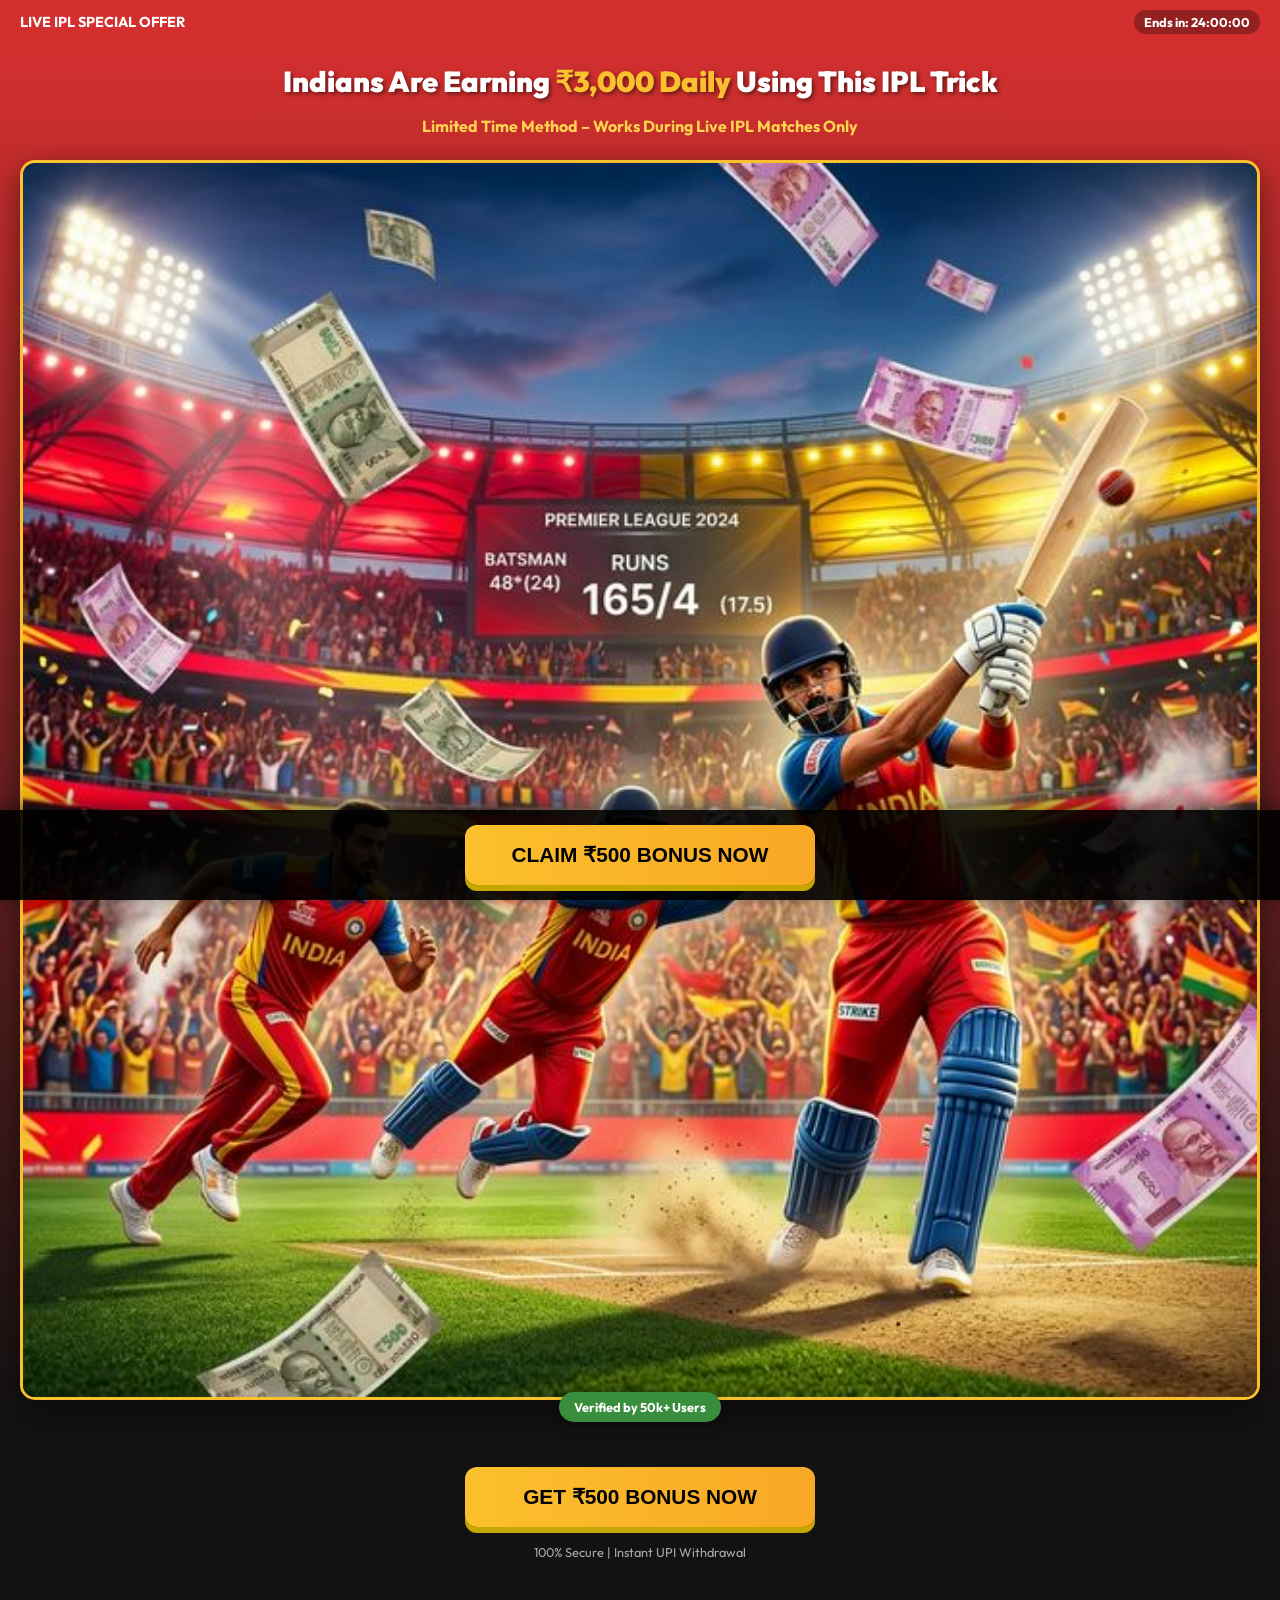
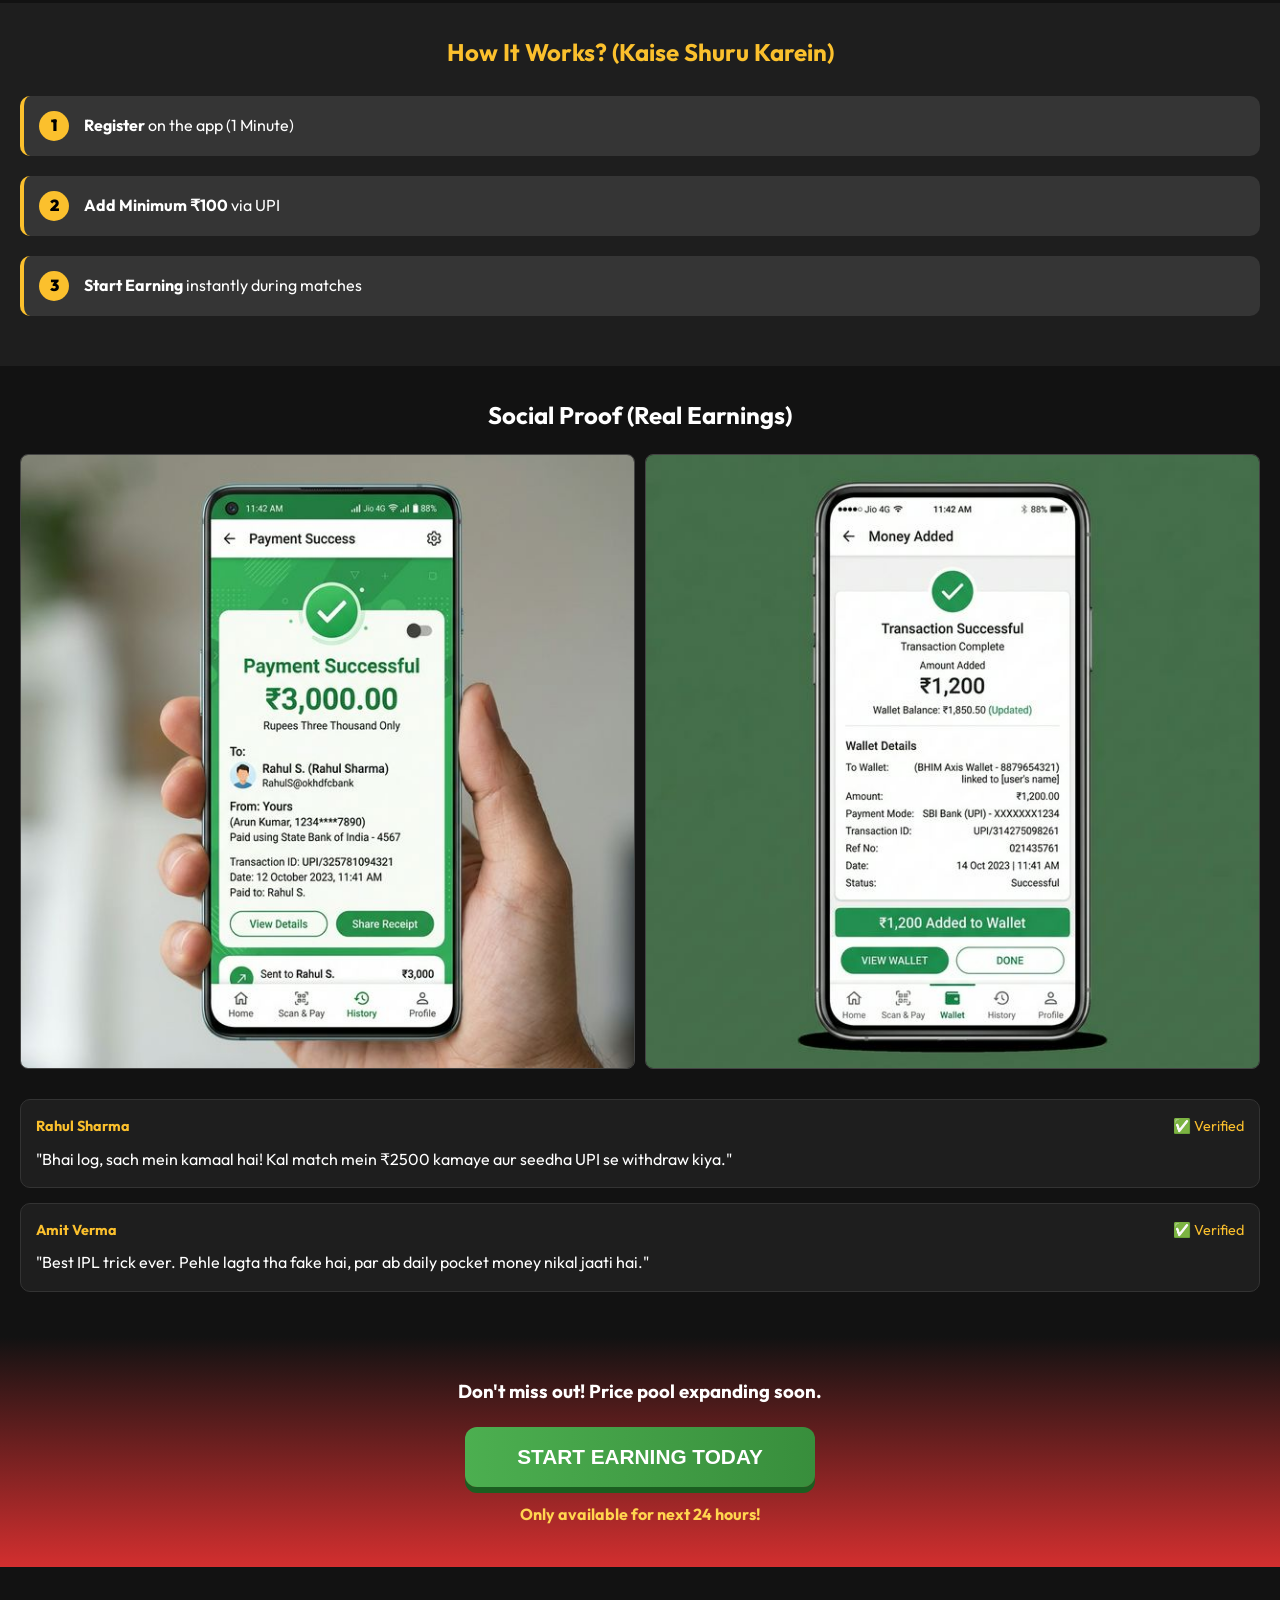
==== index.html @ 11270de0 "Initial commit: IPL betting pre-lander and bridge page" ====
<!DOCTYPE html>
<html lang="hi-IN">
<head>
    <meta charset="UTF-8">
    <meta name="viewport" content="width=device-width, initial-scale=1.0, maximum-scale=1.0, user-scalable=no">
    <title>Earn ₹3,000 Daily - IPL Official Trick</title>
    <link rel="stylesheet" href="style.css">
    <link rel="preconnect" href="https://fonts.googleapis.com">
    <link rel="preconnect" href="https://fonts.gstatic.com" crossorigin>
    <link href="https://fonts.googleapis.com/css2?family=Outfit:wght@400;700;900&display=swap" rel="stylesheet">
</head>
<body>

    <header class="top-bar">
        <span>LIVE IPL SPECIAL OFFER</span>
        <div class="timer-container">
            Ends in: <span id="countdown">23:59:59</span>
        </div>
    </header>

    <main>
        <section class="hero">
            <h1 class="headline">Indians Are Earning <span class="highlight">₹3,000 Daily</span> Using This IPL Trick</h1>
            <p class="subheadline">Limited Time Method – Works During Live IPL Matches Only</p>
            <div class="hero-image-container">
                <img src="assets/hero.png" alt="IPL Earning" class="hero-img">
                <div class="badge">Verified by 50k+ Users</div>
            </div>
        </section>

        <section class="cta-section">
            <button class="cta-btn primary pulse" onclick="window.location.href='quiz.html'">Get ₹500 Bonus Now</button>
            <p class="trust-text">100% Secure | Instant UPI Withdrawal</p>
        </section>

        <section class="how-it-works">
            <h2>How It Works? (Kaise Shuru Karein)</h2>
            <div class="steps">
                <div class="step">
                    <div class="step-num">1</div>
                    <p><strong>Register</strong> on the app (1 Minute)</p>
                </div>
                <div class="step">
                    <div class="step-num">2</div>
                    <p><strong>Add Minimum ₹100</strong> via UPI</p>
                </div>
                <div class="step">
                    <div class="step-num">3</div>
                    <p><strong>Start Earning</strong> instantly during matches</p>
                </div>
            </div>
        </section>

        <section class="proof-section">
            <h2>Social Proof (Real Earnings)</h2>
            <div class="proof-grid">
                <img src="assets/upi_proof_3000.png" alt="UPI Proof ₹3000" class="proof-img">
                <img src="assets/upi_proof_1200.png" alt="UPI Proof ₹1200" class="proof-img">
            </div>
            
            <div class="testimonials">
                <div class="testimonial">
                    <div class="user-info">
                        <strong>Rahul Sharma</strong> <span>✅ Verified</span>
                    </div>
                    <p>"Bhai log, sach mein kamaal hai! Kal match mein ₹2500 kamaye aur seedha UPI se withdraw kiya."</p>
                </div>
                <div class="testimonial">
                    <div class="user-info">
                        <strong>Amit Verma</strong> <span>✅ Verified</span>
                    </div>
                    <p>"Best IPL trick ever. Pehle lagta tha fake hai, par ab daily pocket money nikal jaati hai."</p>
                </div>
            </div>
        </section>

        <section class="final-cta">
            <h3>Don't miss out! Price pool expanding soon.</h3>
            <button class="cta-btn secondary" onclick="window.location.href='quiz.html'">Start Earning Today</button>
            <p class="urgency-text">Only available for next 24 hours!</p>
        </section>
    </main>

    <footer class="sticky-cta">
        <button class="cta-btn primary animate-shake" onclick="window.location.href='quiz.html'">CLAIM ₹500 BONUS NOW</button>
    </footer>

    <!-- Notification Container -->
    <div id="notification-container"></div>

    <script src="main.js"></script>
</body>
</html>
---- style.css ----
:root {
    --primary-red: #d32f2f;
    --primary-yellow: #fbc02d;
    --success-green: #388e3c;
    --dark-bg: #121212;
    --white: #ffffff;
    --glass-bg: rgba(255, 255, 255, 0.1);
}

* {
    margin: 0;
    padding: 0;
    box-sizing: border-box;
}

body {
    font-family: 'Outfit', sans-serif;
    background-color: var(--dark-bg);
    color: var(--white);
    line-height: 1.6;
    overflow-x: hidden;
    padding-bottom: 80px; /* Space for sticky CTA */
}

.top-bar {
    background-color: var(--primary-red);
    color: var(--white);
    padding: 8px;
    text-align: center;
    font-weight: bold;
    font-size: 0.9rem;
    position: sticky;
    top: 0;
    z-index: 100;
    display: flex;
    justify-content: space-between;
    align-items: center;
    padding: 10px 20px;
}

.timer-container {
    background: rgba(0,0,0,0.3);
    padding: 2px 10px;
    border-radius: 20px;
    font-size: 0.8rem;
}

.hero {
    padding: 20px;
    text-align: center;
    background: linear-gradient(180deg, var(--primary-red) 0%, var(--dark-bg) 100%);
}

.headline {
    font-size: 1.8rem;
    font-weight: 900;
    line-height: 1.2;
    margin-bottom: 15px;
    text-shadow: 2px 2px 4px rgba(0,0,0,0.5);
}

.highlight {
    color: var(--primary-yellow);
}

.subheadline {
    font-size: 1rem;
    color: #ffd54f;
    margin-bottom: 20px;
    font-weight: 700;
}

.hero-image-container {
    position: relative;
    max-width: 100%;
    margin: 0 auto;
}

.hero-img {
    width: 100%;
    border-radius: 15px;
    box-shadow: 0 10px 30px rgba(0,0,0,0.5);
    border: 3px solid var(--primary-yellow);
}

.badge {
    position: absolute;
    bottom: -15px;
    left: 50%;
    transform: translateX(-50%);
    background: var(--success-green);
    color: white;
    padding: 5px 15px;
    border-radius: 20px;
    font-size: 0.8rem;
    font-weight: bold;
    box-shadow: 0 4px 10px rgba(0,0,0,0.3);
    white-space: nowrap;
}

.cta-section {
    padding: 40px 20px;
    text-align: center;
}

.cta-btn {
    width: 100%;
    max-width: 350px;
    padding: 18px;
    font-size: 1.3rem;
    font-weight: 900;
    text-transform: uppercase;
    border: none;
    border-radius: 12px;
    cursor: pointer;
    transition: transform 0.2s;
}

.cta-btn.primary {
    background: linear-gradient(90deg, #fbc02d, #f9a825);
    color: #000;
    box-shadow: 0 6px 0 #c6a700;
}

.cta-btn.secondary {
    background: linear-gradient(90deg, #4caf50, #388e3c);
    color: #fff;
    box-shadow: 0 6px 0 #1b5e20;
}

.cta-btn:active {
    transform: translateY(4px);
    box-shadow: none;
}

.pulse {
    animation: pulse-animation 1.5s infinite;
}

@keyframes pulse-animation {
    0% { transform: scale(1); }
    50% { transform: scale(1.03); }
    100% { transform: scale(1); }
}

.animate-shake {
    animation: shake 2.5s infinite;
}

@keyframes shake {
    0%, 100% { transform: translateX(0); }
    10%, 30%, 50%, 70%, 90% { transform: translateX(-5px); }
    20%, 40%, 60%, 80% { transform: translateX(5px); }
}

.trust-text {
    margin-top: 15px;
    font-size: 0.8rem;
    color: #aaa;
}

.how-it-works {
    padding: 30px 20px;
    background: rgba(255,255,255,0.05);
}

.how-it-works h2 {
    text-align: center;
    margin-bottom: 25px;
    color: var(--primary-yellow);
}

.step {
    display: flex;
    align-items: center;
    margin-bottom: 20px;
    background: var(--glass-bg);
    padding: 15px;
    border-radius: 10px;
    border-left: 4px solid var(--primary-yellow);
}

.step-num {
    background: var(--primary-yellow);
    color: #000;
    width: 30px;
    height: 30px;
    border-radius: 50%;
    display: flex;
    align-items: center;
    justify-content: center;
    font-weight: 900;
    margin-right: 15px;
    flex-shrink: 0;
}

.proof-section {
    padding: 30px 20px;
}

.proof-section h2 {
    text-align: center;
    margin-bottom: 20px;
}

.proof-grid {
    display: grid;
    grid-template-columns: 1fr 1fr;
    gap: 10px;
    margin-bottom: 20px;
}

.proof-img {
    width: 100%;
    border-radius: 8px;
    border: 1px solid #444;
}

.testimonials {
    margin-top: 30px;
}

.testimonial {
    background: #1e1e1e;
    padding: 15px;
    border-radius: 10px;
    margin-bottom: 15px;
    border: 1px solid #333;
}

.user-info {
    display: flex;
    justify-content: space-between;
    font-size: 0.9rem;
    margin-bottom: 8px;
    color: var(--primary-yellow);
}

.final-cta {
    padding: 40px 20px;
    text-align: center;
    background: linear-gradient(0deg, var(--primary-red) 0%, var(--dark-bg) 100%);
}

.final-cta h3 {
    margin-bottom: 20px;
}

.urgency-text {
    margin-top: 15px;
    color: #ffd54f;
    font-weight: bold;
}

.sticky-cta {
    position: fixed;
    bottom: 0;
    left: 0;
    width: 100%;
    background: rgba(0,0,0,0.9);
    padding: 15px;
    display: flex;
    justify-content: center;
    z-index: 1000;
    box-shadow: 0 -5px 20px rgba(0,0,0,0.5);
}

/* Floating Notification */
#notification-container {
    position: fixed;
    top: 60px;
    left: 20px;
    right: 20px;
    z-index: 2000;
    pointer-events: none;
}

.notification {
    background: rgba(255, 255, 255, 0.95);
    color: #333;
    padding: 10px 15px;
    border-radius: 50px;
    margin-bottom: 10px;
    display: flex;
    align-items: center;
    box-shadow: 0 4px 15px rgba(0,0,0,0.2);
    animation: slideIn 0.5s ease-out, fadeOut 0.5s ease-in 2.5s forwards;
    width: fit-content;
    margin: 0 auto 10px;
}

.notification-dot {
    width: 10px;
    height: 10px;
    background: var(--success-green);
    border-radius: 50%;
    margin-right: 10px;
    animation: blink 1s infinite;
}

@keyframes slideIn {
    from { transform: translateY(-50px); opacity: 0; }
    to { transform: translateY(0); opacity: 1; }
}

@keyframes fadeOut {
    to { opacity: 0; }
}

@keyframes blink {
    50% { opacity: 0.3; }
}
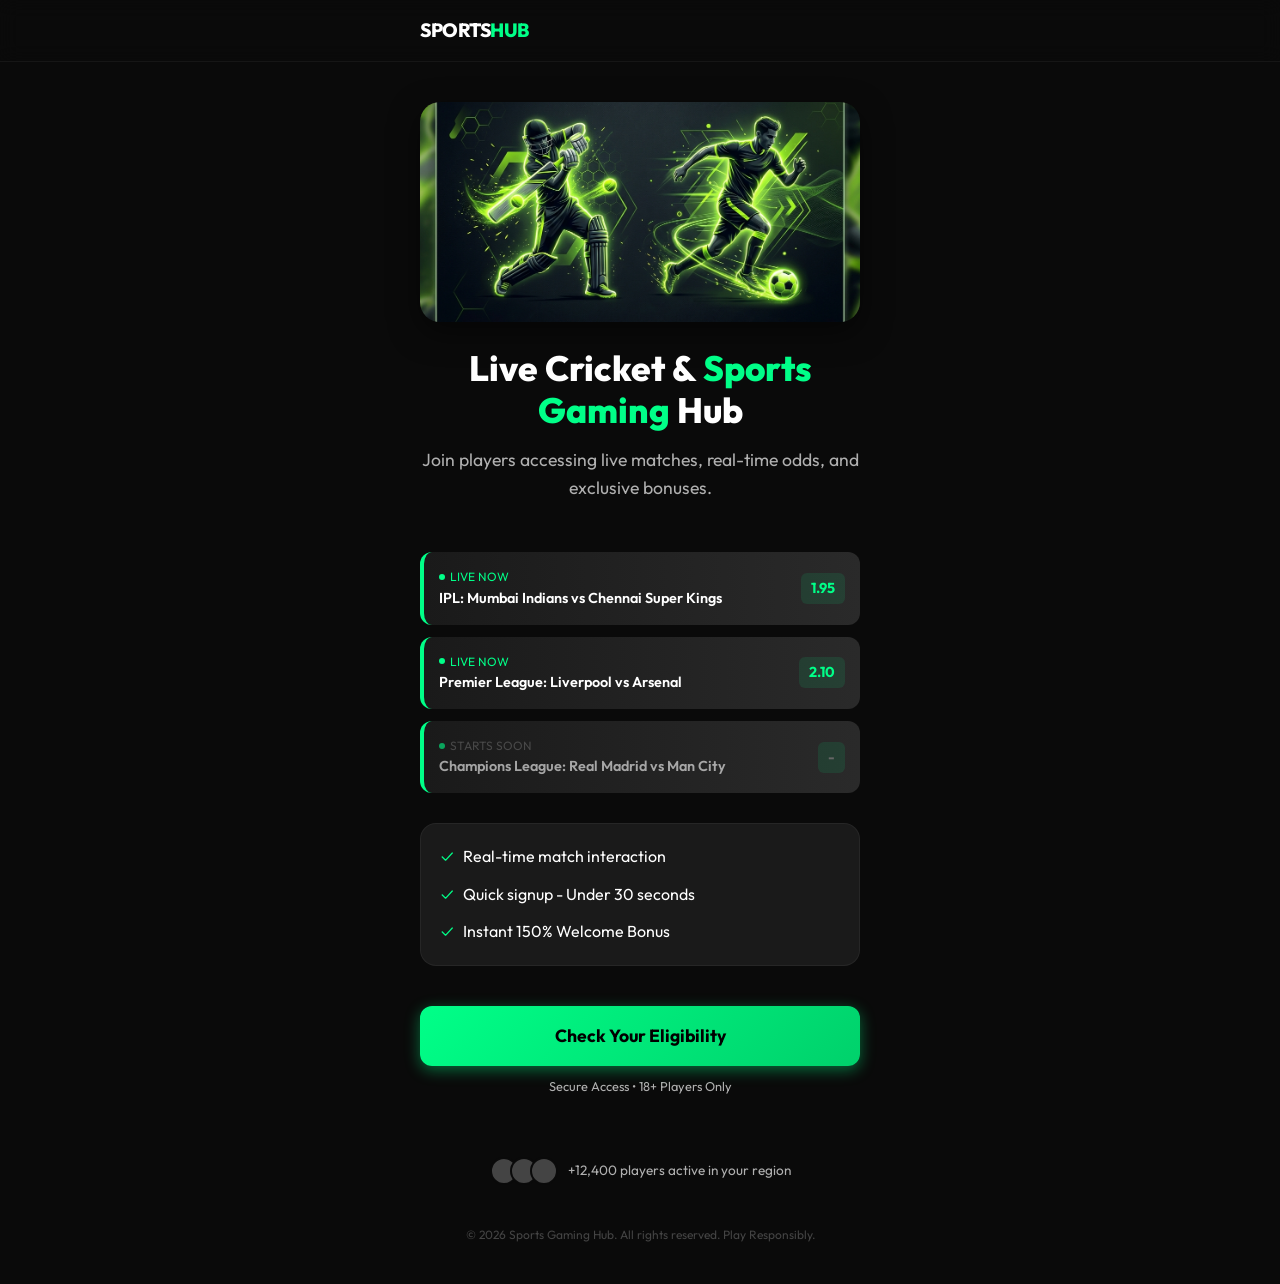
==== commit 68391419: "Implement complete sports gaming funnel for Paripesa" ====
--- a/index.html
+++ b/index.html
@@ -1,92 +1,88 @@
 <!DOCTYPE html>
-<html lang="hi-IN">
+<html lang="en">
 <head>
     <meta charset="UTF-8">
     <meta name="viewport" content="width=device-width, initial-scale=1.0, maximum-scale=1.0, user-scalable=no">
-    <title>Earn ₹3,000 Daily - IPL Official Trick</title>
+    <title>Live Cricket & Sports Gaming Hub - Exclusive Mobile Access</title>
     <link rel="stylesheet" href="style.css">
-    <link rel="preconnect" href="https://fonts.googleapis.com">
-    <link rel="preconnect" href="https://fonts.gstatic.com" crossorigin>
-    <link href="https://fonts.googleapis.com/css2?family=Outfit:wght@400;700;900&display=swap" rel="stylesheet">
 </head>
 <body>
 
-    <header class="top-bar">
-        <span>LIVE IPL SPECIAL OFFER</span>
-        <div class="timer-container">
-            Ends in: <span id="countdown">23:59:59</span>
+    <header class="top-header">
+        <div class="container">
+            <div class="logo-text">SPORTS<span>HUB</span></div>
         </div>
     </header>
 
-    <main>
+    <main class="container">
         <section class="hero">
-            <h1 class="headline">Indians Are Earning <span class="highlight">₹3,000 Daily</span> Using This IPL Trick</h1>
-            <p class="subheadline">Limited Time Method – Works During Live IPL Matches Only</p>
-            <div class="hero-image-container">
-                <img src="assets/hero.png" alt="IPL Earning" class="hero-img">
-                <div class="badge">Verified by 50k+ Users</div>
+            <div class="hero-img-container">
+                <img src="assets/hero.png" alt="Live Sports Gaming">
+            </div>
+            <h1 class="headline">Live Cricket & <span>Sports Gaming</span> Hub</h1>
+            <p class="subheadline">Join players accessing live matches, real-time odds, and exclusive bonuses.</p>
+        </section>
+
+        <section class="live-matches">
+            <div class="match-card">
+                <div class="match-info">
+                    <div class="match-status">LIVE NOW</div>
+                    <div class="match-title">IPL: Mumbai Indians vs Chennai Super Kings</div>
+                </div>
+                <div class="match-odds">1.95</div>
+            </div>
+            <div class="match-card">
+                <div class="match-info">
+                    <div class="match-status">LIVE NOW</div>
+                    <div class="match-title">Premier League: Liverpool vs Arsenal</div>
+                </div>
+                <div class="match-odds">2.10</div>
+            </div>
+            <div class="match-card">
+                <div class="match-info" style="opacity: 0.6;">
+                    <div class="match-status" style="color: #666; animation: none;">STARTS SOON</div>
+                    <div class="match-title">Champions League: Real Madrid vs Man City</div>
+                </div>
+                <div class="match-odds" style="color: #666;">-</div>
             </div>
         </section>
 
-        <section class="cta-section">
-            <button class="cta-btn primary pulse" onclick="window.location.href='quiz.html'">Get ₹500 Bonus Now</button>
-            <p class="trust-text">100% Secure | Instant UPI Withdrawal</p>
-        </section>
-
-        <section class="how-it-works">
-            <h2>How It Works? (Kaise Shuru Karein)</h2>
-            <div class="steps">
-                <div class="step">
-                    <div class="step-num">1</div>
-                    <p><strong>Register</strong> on the app (1 Minute)</p>
-                </div>
-                <div class="step">
-                    <div class="step-num">2</div>
-                    <p><strong>Add Minimum ₹100</strong> via UPI</p>
-                </div>
-                <div class="step">
-                    <div class="step-num">3</div>
-                    <p><strong>Start Earning</strong> instantly during matches</p>
-                </div>
+        <section class="value-props" style="margin-top: 30px;">
+            <div class="card">
+                <ul style="list-style: none;">
+                    <li style="margin-bottom: 12px; display: flex; align-items: center; gap: 10px;">
+                        <span style="color: var(--accent-color);">✓</span> Real-time match interaction
+                    </li>
+                    <li style="margin-bottom: 12px; display: flex; align-items: center; gap: 10px;">
+                        <span style="color: var(--accent-color);">✓</span> Quick signup - Under 30 seconds
+                    </li>
+                    <li style="margin-bottom: 0px; display: flex; align-items: center; gap: 10px;">
+                        <span style="color: var(--accent-color);">✓</span> Instant 150% Welcome Bonus
+                    </li>
+                </ul>
             </div>
         </section>
 
-        <section class="proof-section">
-            <h2>Social Proof (Real Earnings)</h2>
-            <div class="proof-grid">
-                <img src="assets/upi_proof_3000.png" alt="UPI Proof ₹3000" class="proof-img">
-                <img src="assets/upi_proof_1200.png" alt="UPI Proof ₹1200" class="proof-img">
-            </div>
-            
-            <div class="testimonials">
-                <div class="testimonial">
-                    <div class="user-info">
-                        <strong>Rahul Sharma</strong> <span>✅ Verified</span>
-                    </div>
-                    <p>"Bhai log, sach mein kamaal hai! Kal match mein ₹2500 kamaye aur seedha UPI se withdraw kiya."</p>
-                </div>
-                <div class="testimonial">
-                    <div class="user-info">
-                        <strong>Amit Verma</strong> <span>✅ Verified</span>
-                    </div>
-                    <p>"Best IPL trick ever. Pehle lagta tha fake hai, par ab daily pocket money nikal jaati hai."</p>
-                </div>
-            </div>
+        <section class="cta-container" style="padding: 20px 0;">
+            <a href="quiz.html" class="btn btn-primary pulse">Check Your Eligibility</a>
+            <p style="text-align: center; font-size: 0.8rem; color: var(--text-secondary); margin-top: 10px;">
+                Secure Access • 18+ Players Only
+            </p>
         </section>
 
-        <section class="final-cta">
-            <h3>Don't miss out! Price pool expanding soon.</h3>
-            <button class="cta-btn secondary" onclick="window.location.href='quiz.html'">Start Earning Today</button>
-            <p class="urgency-text">Only available for next 24 hours!</p>
+        <section class="social-proof">
+            <div class="user-avatars">
+                <div class="avatar"></div>
+                <div class="avatar"></div>
+                <div class="avatar"></div>
+            </div>
+            <span>+12,400 players active in your region</span>
         </section>
     </main>
 
-    <footer class="sticky-cta">
-        <button class="cta-btn primary animate-shake" onclick="window.location.href='quiz.html'">CLAIM ₹500 BONUS NOW</button>
+    <footer style="padding: 40px 0; text-align: center; font-size: 0.75rem; color: #444;">
+        &copy; 2026 Sports Gaming Hub. All rights reserved. Play Responsibly.
     </footer>
-
-    <!-- Notification Container -->
-    <div id="notification-container"></div>
 
     <script src="main.js"></script>
 </body>
--- a/style.css
+++ b/style.css
@@ -1,312 +1,341 @@
+@import url('https://fonts.googleapis.com/css2?family=Outfit:wght@300;400;600;800&display=swap');
+
 :root {
-    --primary-red: #d32f2f;
-    --primary-yellow: #fbc02d;
-    --success-green: #388e3c;
-    --dark-bg: #121212;
-    --white: #ffffff;
-    --glass-bg: rgba(255, 255, 255, 0.1);
+    --bg-color: #0A0A0A;
+    --surface-color: #1A1A1A;
+    --accent-color: #00FF88;
+    --accent-glow: rgba(0, 255, 136, 0.4);
+    --text-primary: #FFFFFF;
+    --text-secondary: #B0B0B0;
+    --error-color: #FF4B2B;
+    --transition: all 0.3s cubic-bezier(0.4, 0, 0.2, 1);
 }
 
 * {
     margin: 0;
     padding: 0;
     box-sizing: border-box;
+    -webkit-tap-highlight-color: transparent;
 }
 
 body {
     font-family: 'Outfit', sans-serif;
-    background-color: var(--dark-bg);
-    color: var(--white);
+    background-color: var(--bg-color);
+    color: var(--text-primary);
     line-height: 1.6;
     overflow-x: hidden;
-    padding-bottom: 80px; /* Space for sticky CTA */
-}
-
-.top-bar {
-    background-color: var(--primary-red);
-    color: var(--white);
-    padding: 8px;
-    text-align: center;
-    font-weight: bold;
+    min-height: 100vh;
+}
+
+/* Typography */
+h1, h2, h3 {
+    font-weight: 800;
+    line-height: 1.2;
+}
+
+/* Layout Utilities */
+.container {
+    width: 100%;
+    max-width: 480px;
+    margin: 0 auto;
+    padding: 0 20px;
+}
+
+/* Buttons */
+.btn {
+    display: inline-flex;
+    align-items: center;
+    justify-content: center;
+    width: 100%;
+    padding: 16px 24px;
+    border-radius: 12px;
+    font-size: 1.1rem;
+    font-weight: 700;
+    text-decoration: none;
+    border: none;
+    cursor: pointer;
+    transition: var(--transition);
+}
+
+.btn-primary {
+    background: linear-gradient(135deg, #00FF88 0%, #00D16B 100%);
+    color: #000;
+    box-shadow: 0 4px 15px var(--accent-glow);
+    position: relative;
+    overflow: hidden;
+}
+
+.btn-primary::after {
+    content: '';
+    position: absolute;
+    top: -50%;
+    left: -50%;
+    width: 200%;
+    height: 200%;
+    background: rgba(255, 255, 255, 0.2);
+    transform: rotate(45deg);
+    transition: 0.5s;
+    opacity: 0;
+}
+
+.btn-primary:active {
+    transform: scale(0.98);
+}
+
+.btn-primary.pulse {
+    animation: pulse-glow 2s infinite;
+}
+
+@keyframes pulse-glow {
+    0% { box-shadow: 0 0 0 0 var(--accent-glow); }
+    70% { box-shadow: 0 0 0 15px rgba(0, 255, 136, 0); }
+    100% { box-shadow: 0 0 0 0 rgba(0, 255, 136, 0); }
+}
+
+/* Cards */
+.card {
+    background: var(--surface-color);
+    border-radius: 16px;
+    padding: 20px;
+    margin-bottom: 20px;
+    border: 1px solid rgba(255, 255, 255, 0.05);
+}
+
+/* Match Cards */
+.match-card {
+    display: flex;
+    justify-content: space-between;
+    align-items: center;
+    background: linear-gradient(90deg, #1A1A1A 0%, #2A2A2A 100%);
+    padding: 15px;
+    border-radius: 12px;
+    margin-bottom: 12px;
+    border-left: 4px solid var(--accent-color);
+}
+
+.match-info {
+    flex: 1;
+}
+
+.match-title {
     font-size: 0.9rem;
+    font-weight: 600;
+    color: var(--text-primary);
+}
+
+.match-status {
+    font-size: 0.75rem;
+    color: var(--accent-color);
+    display: flex;
+    align-items: center;
+    gap: 5px;
+}
+
+.match-status::before {
+    content: '';
+    display: block;
+    width: 6px;
+    height: 6px;
+    background: var(--accent-color);
+    border-radius: 50%;
+    animation: blink 1s infinite;
+}
+
+@keyframes blink {
+    50% { opacity: 0; }
+}
+
+.match-odds {
+    background: rgba(0, 255, 136, 0.1);
+    color: var(--accent-color);
+    padding: 4px 10px;
+    border-radius: 6px;
+    font-weight: 700;
+    font-size: 0.9rem;
+}
+
+/* Header */
+.top-header {
+    background: rgba(10, 10, 10, 0.8);
+    backdrop-filter: blur(10px);
     position: sticky;
     top: 0;
     z-index: 100;
-    display: flex;
-    justify-content: space-between;
-    align-items: center;
-    padding: 10px 20px;
-}
-
-.timer-container {
-    background: rgba(0,0,0,0.3);
-    padding: 2px 10px;
+    padding: 15px 0;
+    border-bottom: 1px solid rgba(255, 255, 255, 0.05);
+}
+
+.logo-text {
+    font-size: 1.2rem;
+    font-weight: 800;
+    letter-spacing: -0.5px;
+}
+
+.logo-text span {
+    color: var(--accent-color);
+}
+
+/* Hero Section */
+.hero {
+    padding: 40px 0 20px;
+    text-align: center;
+}
+
+.hero-img-container {
+    width: 100%;
+    height: 220px;
     border-radius: 20px;
-    font-size: 0.8rem;
-}
-
-.hero {
-    padding: 20px;
-    text-align: center;
-    background: linear-gradient(180deg, var(--primary-red) 0%, var(--dark-bg) 100%);
+    overflow: hidden;
+    margin-bottom: 25px;
+    box-shadow: 0 10px 30px rgba(0,0,0,0.5);
+}
+
+.hero-img-container img {
+    width: 100%;
+    height: 100%;
+    object-fit: cover;
 }
 
 .headline {
-    font-size: 1.8rem;
-    font-weight: 900;
-    line-height: 1.2;
+    font-size: 2.2rem;
     margin-bottom: 15px;
-    text-shadow: 2px 2px 4px rgba(0,0,0,0.5);
-}
-
-.highlight {
-    color: var(--primary-yellow);
+}
+
+.headline span {
+    color: var(--accent-color);
 }
 
 .subheadline {
-    font-size: 1rem;
-    color: #ffd54f;
-    margin-bottom: 20px;
-    font-weight: 700;
-}
-
-.hero-image-container {
-    position: relative;
-    max-width: 100%;
-    margin: 0 auto;
-}
-
-.hero-img {
-    width: 100%;
-    border-radius: 15px;
-    box-shadow: 0 10px 30px rgba(0,0,0,0.5);
-    border: 3px solid var(--primary-yellow);
-}
-
-.badge {
-    position: absolute;
-    bottom: -15px;
-    left: 50%;
-    transform: translateX(-50%);
-    background: var(--success-green);
-    color: white;
-    padding: 5px 15px;
-    border-radius: 20px;
-    font-size: 0.8rem;
-    font-weight: bold;
-    box-shadow: 0 4px 10px rgba(0,0,0,0.3);
-    white-space: nowrap;
-}
-
-.cta-section {
-    padding: 40px 20px;
-    text-align: center;
-}
-
-.cta-btn {
-    width: 100%;
-    max-width: 350px;
-    padding: 18px;
-    font-size: 1.3rem;
-    font-weight: 900;
-    text-transform: uppercase;
-    border: none;
-    border-radius: 12px;
-    cursor: pointer;
-    transition: transform 0.2s;
-}
-
-.cta-btn.primary {
-    background: linear-gradient(90deg, #fbc02d, #f9a825);
-    color: #000;
-    box-shadow: 0 6px 0 #c6a700;
-}
-
-.cta-btn.secondary {
-    background: linear-gradient(90deg, #4caf50, #388e3c);
-    color: #fff;
-    box-shadow: 0 6px 0 #1b5e20;
-}
-
-.cta-btn:active {
-    transform: translateY(4px);
-    box-shadow: none;
-}
-
-.pulse {
-    animation: pulse-animation 1.5s infinite;
-}
-
-@keyframes pulse-animation {
-    0% { transform: scale(1); }
-    50% { transform: scale(1.03); }
-    100% { transform: scale(1); }
-}
-
-.animate-shake {
-    animation: shake 2.5s infinite;
-}
-
-@keyframes shake {
-    0%, 100% { transform: translateX(0); }
-    10%, 30%, 50%, 70%, 90% { transform: translateX(-5px); }
-    20%, 40%, 60%, 80% { transform: translateX(5px); }
-}
-
-.trust-text {
-    margin-top: 15px;
-    font-size: 0.8rem;
-    color: #aaa;
-}
-
-.how-it-works {
-    padding: 30px 20px;
-    background: rgba(255,255,255,0.05);
-}
-
-.how-it-works h2 {
-    text-align: center;
-    margin-bottom: 25px;
-    color: var(--primary-yellow);
-}
-
-.step {
-    display: flex;
-    align-items: center;
-    margin-bottom: 20px;
-    background: var(--glass-bg);
-    padding: 15px;
-    border-radius: 10px;
-    border-left: 4px solid var(--primary-yellow);
-}
-
-.step-num {
-    background: var(--primary-yellow);
-    color: #000;
-    width: 30px;
-    height: 30px;
+    color: var(--text-secondary);
+    margin-bottom: 30px;
+    font-size: 1.1rem;
+}
+
+/* Social Proof */
+.social-proof {
+    display: flex;
+    align-items: center;
+    justify-content: center;
+    gap: 10px;
+    margin-top: 40px;
+    color: var(--text-secondary);
+    font-size: 0.85rem;
+}
+
+.user-avatars {
+    display: flex;
+}
+
+.avatar {
+    width: 28px;
+    height: 28px;
     border-radius: 50%;
-    display: flex;
-    align-items: center;
-    justify-content: center;
-    font-weight: 900;
-    margin-right: 15px;
-    flex-shrink: 0;
-}
-
-.proof-section {
-    padding: 30px 20px;
-}
-
-.proof-section h2 {
-    text-align: center;
-    margin-bottom: 20px;
-}
-
-.proof-grid {
-    display: grid;
-    grid-template-columns: 1fr 1fr;
-    gap: 10px;
-    margin-bottom: 20px;
-}
-
-.proof-img {
-    width: 100%;
-    border-radius: 8px;
-    border: 1px solid #444;
-}
-
-.testimonials {
+    border: 2px solid var(--bg-color);
+    margin-left: -8px;
+    background: #444;
+}
+
+.avatar:first-child {
+    margin-left: 0;
+}
+
+/* Bridge Page Styles */
+.step-header {
     margin-top: 30px;
-}
-
-.testimonial {
-    background: #1e1e1e;
-    padding: 15px;
+    margin-bottom: 30px;
+}
+
+.progress-bar-container {
+    width: 100%;
+    height: 6px;
+    background: rgba(255,255,255,0.1);
     border-radius: 10px;
     margin-bottom: 15px;
-    border: 1px solid #333;
-}
-
-.user-info {
-    display: flex;
-    justify-content: space-between;
-    font-size: 0.9rem;
-    margin-bottom: 8px;
-    color: var(--primary-yellow);
-}
-
-.final-cta {
-    padding: 40px 20px;
+}
+
+.progress-fill {
+    height: 100%;
+    background: var(--accent-color);
+    border-radius: 10px;
+    width: 33%;
+    transition: width 0.5s ease;
+    box-shadow: 0 0 10px var(--accent-glow);
+}
+
+.quiz-container {
+    padding-top: 20px;
+}
+
+.quiz-step {
+    display: none;
+    animation: fadeIn 0.4s ease;
+}
+
+.quiz-step.active {
+    display: block;
+}
+
+@keyframes fadeIn {
+    from { opacity: 0; transform: translateY(10px); }
+    to { opacity: 1; transform: translateY(0); }
+}
+
+.option-btn {
+    display: block;
+    width: 100%;
+    padding: 18px;
+    margin-bottom: 15px;
+    background: var(--surface-color);
+    border: 1px solid rgba(255,255,255,0.1);
+    border-radius: 12px;
+    color: white;
+    text-align: left;
+    font-size: 1rem;
+    font-weight: 600;
+    cursor: pointer;
+    transition: var(--transition);
+}
+
+.option-btn:hover, .option-btn:active {
+    border-color: var(--accent-color);
+    background: rgba(0, 255, 136, 0.05);
+}
+
+/* Loader */
+.loader-screen {
     text-align: center;
-    background: linear-gradient(0deg, var(--primary-red) 0%, var(--dark-bg) 100%);
-}
-
-.final-cta h3 {
-    margin-bottom: 20px;
-}
-
-.urgency-text {
-    margin-top: 15px;
-    color: #ffd54f;
-    font-weight: bold;
-}
-
-.sticky-cta {
-    position: fixed;
-    bottom: 0;
-    left: 0;
-    width: 100%;
-    background: rgba(0,0,0,0.9);
-    padding: 15px;
-    display: flex;
+    padding: 60px 0;
+}
+
+.spinner {
+    width: 50px;
+    height: 50px;
+    border: 4px solid rgba(255, 255, 255, 0.1);
+    border-left-color: var(--accent-color);
+    border-radius: 50%;
+    margin: 0 auto 20px;
+    animation: spin 1s linear infinite;
+}
+
+@keyframes spin {
+    to { transform: rotate(360deg); }
+}
+
+.loading-text {
+    color: var(--text-secondary);
+    font-size: 1rem;
+}
+
+/* Success Card */
+.success-check {
+    width: 70px;
+    height: 70px;
+    background: var(--accent-color);
+    border-radius: 50%;
+    display: flex;
+    align-items: center;
     justify-content: center;
-    z-index: 1000;
-    box-shadow: 0 -5px 20px rgba(0,0,0,0.5);
-}
-
-/* Floating Notification */
-#notification-container {
-    position: fixed;
-    top: 60px;
-    left: 20px;
-    right: 20px;
-    z-index: 2000;
-    pointer-events: none;
-}
-
-.notification {
-    background: rgba(255, 255, 255, 0.95);
-    color: #333;
-    padding: 10px 15px;
-    border-radius: 50px;
-    margin-bottom: 10px;
-    display: flex;
-    align-items: center;
-    box-shadow: 0 4px 15px rgba(0,0,0,0.2);
-    animation: slideIn 0.5s ease-out, fadeOut 0.5s ease-in 2.5s forwards;
-    width: fit-content;
-    margin: 0 auto 10px;
-}
-
-.notification-dot {
-    width: 10px;
-    height: 10px;
-    background: var(--success-green);
-    border-radius: 50%;
-    margin-right: 10px;
-    animation: blink 1s infinite;
-}
-
-@keyframes slideIn {
-    from { transform: translateY(-50px); opacity: 0; }
-    to { transform: translateY(0); opacity: 1; }
-}
-
-@keyframes fadeOut {
-    to { opacity: 0; }
-}
-
-@keyframes blink {
-    50% { opacity: 0.3; }
-}
+    margin: 0 auto 25px;
+    color: #000;
+    font-size: 2rem;
+}
